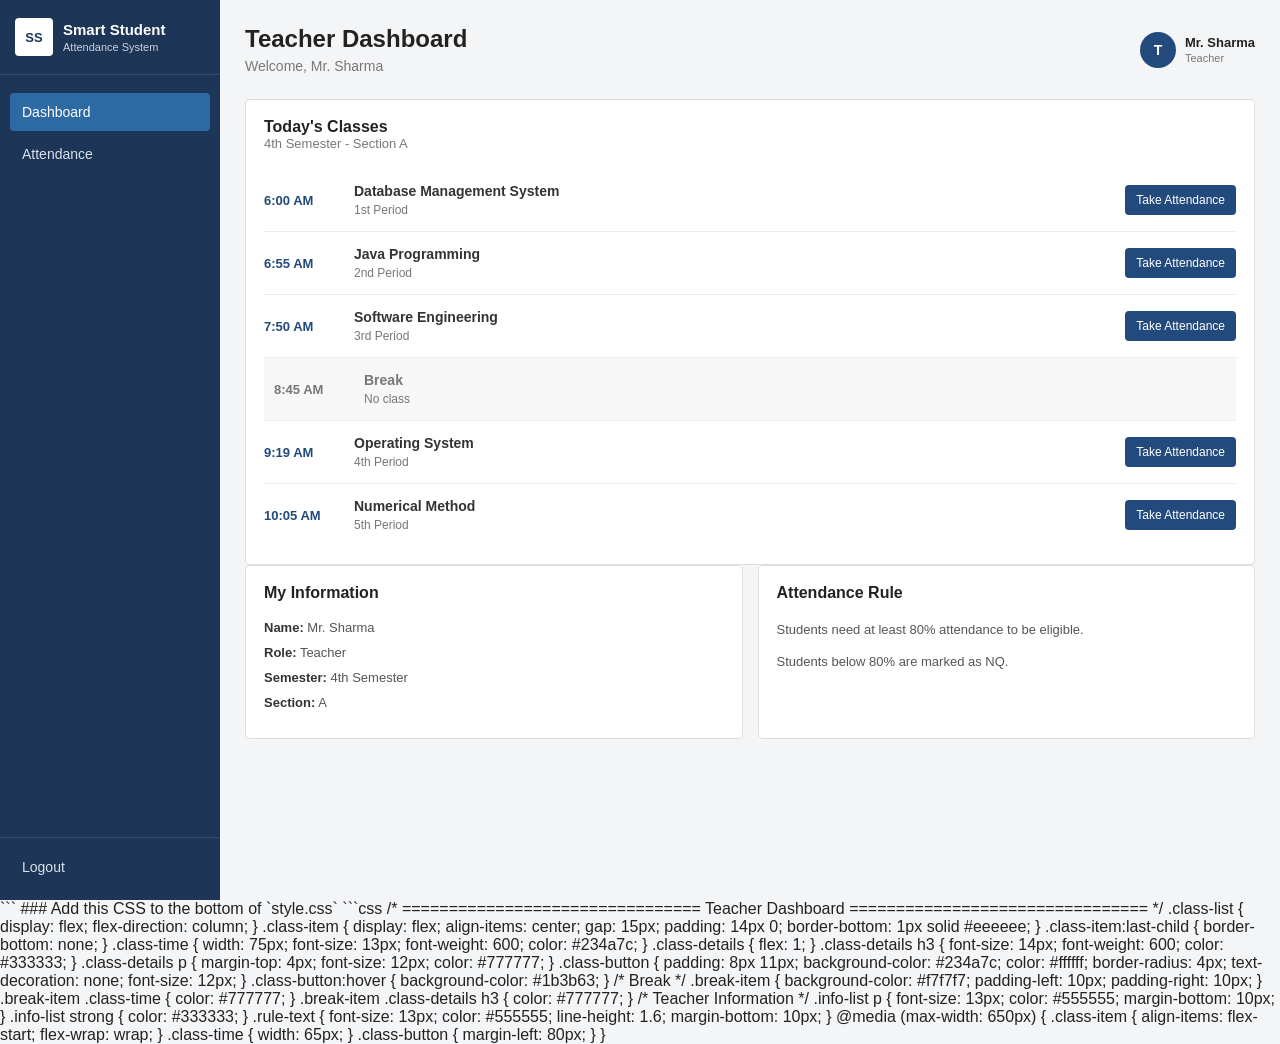
==== teacher-dashboard.html @ bc2bb9ba "student attendance" ====
<!DOCTYPE html>
<html lang="en">

<head>

    <meta charset="UTF-8">
    <meta name="viewport" content="width=device-width, initial-scale=1.0">

    <title>Teacher Dashboard - Smart Student</title>

    <link rel="stylesheet" href="style.css">

</head>

<body>

    <div class="dashboard">

        <!-- Sidebar -->

        <aside class="sidebar">

            <div class="sidebar-header">

                <div class="small-logo">
                    SS
                </div>

                <div>
                    <h2>Smart Student</h2>
                    <p>Attendance System</p>
                </div>

            </div>


            <nav class="sidebar-menu">

                <a href="teacher-dashboard.html" class="nav-link active">
                    Dashboard
                </a>

                <a href="attendance.html" class="nav-link">
                    Attendance
                </a>

            </nav>


            <div class="logout-area">

                <a href="index.html" class="nav-link">
                    Logout
                </a>

            </div>

        </aside>


        <!-- Main Content -->

        <main class="main">

            <!-- Page Header -->

            <header class="page-header">

                <div>

                    <h1>Teacher Dashboard</h1>

                    <p>
                        Welcome, Mr. Sharma
                    </p>

                </div>


                <div class="user-info">

                    <div class="user-circle">
                        T
                    </div>

                    <div>

                        <strong>Mr. Sharma</strong>

                        <small>Teacher</small>

                    </div>

                </div>

            </header>


            <!-- Today's Classes -->

            <section class="content-box">

                <div class="box-header">

                    <div>

                        <h2>Today's Classes</h2>

                        <p class="muted-text">
                            4th Semester - Section A
                        </p>

                    </div>

                </div>


                <div class="class-list">

                    <div class="class-item">

                        <div class="class-time">
                            6:00 AM
                        </div>

                        <div class="class-details">

                            <h3>
                                Database Management System
                            </h3>

                            <p>
                                1st Period
                            </p>

                        </div>

                        <a href="attendance.html" class="class-button">
                            Take Attendance
                        </a>

                    </div>


                    <div class="class-item">

                        <div class="class-time">
                            6:55 AM
                        </div>

                        <div class="class-details">

                            <h3>
                                Java Programming
                            </h3>

                            <p>
                                2nd Period
                            </p>

                        </div>

                        <a href="attendance.html" class="class-button">
                            Take Attendance
                        </a>

                    </div>


                    <div class="class-item">

                        <div class="class-time">
                            7:50 AM
                        </div>

                        <div class="class-details">

                            <h3>
                                Software Engineering
                            </h3>

                            <p>
                                3rd Period
                            </p>

                        </div>

                        <a href="attendance.html" class="class-button">
                            Take Attendance
                        </a>

                    </div>


                    <div class="class-item break-item">

                        <div class="class-time">
                            8:45 AM
                        </div>

                        <div class="class-details">

                            <h3>
                                Break
                            </h3>

                            <p>
                                No class
                            </p>

                        </div>

                    </div>


                    <div class="class-item">

                        <div class="class-time">
                            9:19 AM
                        </div>

                        <div class="class-details">

                            <h3>
                                Operating System
                            </h3>

                            <p>
                                4th Period
                            </p>

                        </div>

                        <a href="attendance.html" class="class-button">
                            Take Attendance
                        </a>

                    </div>


                    <div class="class-item">

                        <div class="class-time">
                            10:05 AM
                        </div>

                        <div class="class-details">

                            <h3>
                                Numerical Method
                            </h3>

                            <p>
                                5th Period
                            </p>

                        </div>

                        <a href="attendance.html" class="class-button">
                            Take Attendance
                        </a>

                    </div>

                </div>

            </section>


            <!-- Teacher Information -->

            <section class="two-column">

                <div class="content-box">

                    <div class="box-header">

                        <h2>My Information</h2>

                    </div>

                    <div class="info-list">

                        <p>
                            <strong>Name:</strong>
                            Mr. Sharma
                        </p>

                        <p>
                            <strong>Role:</strong>
                            Teacher
                        </p>

                        <p>
                            <strong>Semester:</strong>
                            4th Semester
                        </p>

                        <p>
                            <strong>Section:</strong>
                            A
                        </p>

                    </div>

                </div>


                <div class="content-box">

                    <div class="box-header">

                        <h2>Attendance Rule</h2>

                    </div>

                    <p class="rule-text">
                        Students need at least 80% attendance
                        to be eligible.
                    </p>

                    <p class="rule-text">
                        Students below 80% are marked as NQ.
                    </p>

                </div>

            </section>

        </main>

    </div>


    <script src="js/script.js"></script>

</body>

</html>
```

### Add this CSS to the bottom of `style.css`

```css
/* ================================
   Teacher Dashboard
================================ */

.class-list {
    display: flex;
    flex-direction: column;
}

.class-item {
    display: flex;
    align-items: center;
    gap: 15px;
    padding: 14px 0;
    border-bottom: 1px solid #eeeeee;
}

.class-item:last-child {
    border-bottom: none;
}

.class-time {
    width: 75px;
    font-size: 13px;
    font-weight: 600;
    color: #234a7c;
}

.class-details {
    flex: 1;
}

.class-details h3 {
    font-size: 14px;
    font-weight: 600;
    color: #333333;
}

.class-details p {
    margin-top: 4px;
    font-size: 12px;
    color: #777777;
}

.class-button {
    padding: 8px 11px;
    background-color: #234a7c;
    color: #ffffff;
    border-radius: 4px;
    text-decoration: none;
    font-size: 12px;
}

.class-button:hover {
    background-color: #1b3b63;
}


/* Break */

.break-item {
    background-color: #f7f7f7;
    padding-left: 10px;
    padding-right: 10px;
}

.break-item .class-time {
    color: #777777;
}

.break-item .class-details h3 {
    color: #777777;
}


/* Teacher Information */

.info-list p {
    font-size: 13px;
    color: #555555;
    margin-bottom: 10px;
}

.info-list strong {
    color: #333333;
}

.rule-text {
    font-size: 13px;
    color: #555555;
    line-height: 1.6;
    margin-bottom: 10px;
}


@media (max-width: 650px) {

    .class-item {
        align-items: flex-start;
        flex-wrap: wrap;
    }

    .class-time {
        width: 65px;
    }

    .class-button {
        margin-left: 80px;
    }

}
---- style.css ----
* {
    margin: 0;
    padding: 0;
    box-sizing: border-box;
}

body {
    font-family: Arial, sans-serif;
    background-color: #f4f5f7;
    color: #222;
}


/* Login Page */

.login-page {
    min-height: 100vh;
    display: flex;
    justify-content: center;
    align-items: center;
    padding: 20px;
}

.login-box {
    width: 380px;
    background-color: #ffffff;
    border: 1px solid #dddddd;
    border-radius: 6px;
    padding: 30px;
}

.logo {
    width: 50px;
    height: 50px;
    margin: 0 auto 15px;
    background-color: #234a7c;
    color: #ffffff;
    display: flex;
    justify-content: center;
    align-items: center;
    border-radius: 4px;
    font-size: 17px;
    font-weight: bold;
}

.login-box h1 {
    text-align: center;
    font-size: 24px;
    font-weight: 600;
}

.subtitle {
    text-align: center;
    color: #777777;
    font-size: 14px;
    margin-top: 6px;
    margin-bottom: 25px;
}


/* Form */

.form-group {
    margin-bottom: 17px;
}

.form-group label {
    display: block;
    font-size: 14px;
    font-weight: 600;
    margin-bottom: 7px;
}

.form-group input,
.form-group select {
    width: 100%;
    height: 40px;
    padding: 0 10px;
    border: 1px solid #cccccc;
    border-radius: 4px;
    background-color: #ffffff;
    font-family: Arial, sans-serif;
    font-size: 14px;
}

.form-group input:focus,
.form-group select:focus {
    outline: none;
    border-color: #234a7c;
}


/* Login Button */

.login-button {
    width: 100%;
    height: 40px;
    border: none;
    border-radius: 4px;
    background-color: #234a7c;
    color: #ffffff;
    font-family: Arial, sans-serif;
    font-size: 14px;
    cursor: pointer;
}

.login-button:hover {
    background-color: #1b3b63;
}


/* Login Message */

#loginMessage {
    text-align: center;
    font-size: 13px;
    margin-top: 12px;
}


/* Mobile */

@media (max-width: 450px) {

    .login-box {
        width: 100%;
        padding: 25px;
    }

}


/*Admin-dashboard*/


.dashboard {
    min-height: 100vh;
    display: flex;
}


/* Sidebar */

.sidebar {
    width: 220px;
    min-height: 100vh;
    background-color: #1d3557;
    color: #ffffff;
    display: flex;
    flex-direction: column;
    position: fixed;
    left: 0;
    top: 0;
    bottom: 0;
}

.sidebar-header {
    min-height: 75px;
    padding: 15px;
    display: flex;
    align-items: center;
    gap: 10px;
    border-bottom: 1px solid #304b6c;
}

.small-logo {
    width: 38px;
    height: 38px;
    background-color: #ffffff;
    color: #1d3557;
    border-radius: 4px;
    display: flex;
    align-items: center;
    justify-content: center;
    font-size: 13px;
    font-weight: bold;
}

.sidebar-header h2 {
    font-size: 15px;
    font-weight: 600;
}

.sidebar-header p {
    margin-top: 3px;
    font-size: 11px;
    color: #c8d3df;
}


/* Navigation */

.sidebar-menu {
    padding: 18px 10px;
}

.nav-link {
    display: block;
    padding: 11px 12px;
    margin-bottom: 4px;
    color: #d9e1ea;
    text-decoration: none;
    font-size: 14px;
    border-radius: 4px;
}

.nav-link:hover {
    background-color: #29476b;
    color: #ffffff;
}

.nav-link.active {
    background-color: #2d6aa3;
    color: #ffffff;
}

.logout-area {
    margin-top: auto;
    padding: 10px;
    border-top: 1px solid #304b6c;
}


/* Main Content */

.main {
    width: calc(100% - 220px);
    margin-left: 220px;
    padding: 25px;
    background-color: #f4f5f7;
    min-height: 100vh;
}


/* Page Header */

.page-header {
    display: flex;
    justify-content: space-between;
    align-items: center;
    margin-bottom: 25px;
}

.page-header h1 {
    font-size: 24px;
    font-weight: 600;
    color: #222222;
}

.page-header p {
    margin-top: 5px;
    font-size: 14px;
    color: #777777;
}

.user-info {
    display: flex;
    align-items: center;
    gap: 9px;
}

.user-circle {
    width: 36px;
    height: 36px;
    border-radius: 50%;
    background-color: #234a7c;
    color: #ffffff;
    display: flex;
    align-items: center;
    justify-content: center;
    font-size: 14px;
    font-weight: bold;
}

.user-info strong {
    display: block;
    font-size: 13px;
    font-weight: 600;
}

.user-info small {
    display: block;
    margin-top: 2px;
    color: #777777;
    font-size: 11px;
}


/* Dashboard Cards */

.dashboard-cards {
    display: grid;
    grid-template-columns: repeat(4, 1fr);
    gap: 15px;
    margin-bottom: 20px;
}

.dashboard-card {
    background-color: #ffffff;
    border: 1px solid #dddddd;
    border-radius: 5px;
    padding: 18px;
}

.dashboard-card p {
    color: #777777;
    font-size: 13px;
    margin-bottom: 10px;
}

.dashboard-card h2 {
    color: #234a7c;
    font-size: 24px;
    font-weight: 600;
}


/* Two Column Section */

.two-column {
    display: grid;
    grid-template-columns: 1fr 1fr;
    gap: 15px;
    margin-bottom: 20px;
}


/* Content Box */

.content-box {
    background-color: #ffffff;
    border: 1px solid #dddddd;
    border-radius: 5px;
    padding: 18px;
}

.box-header {
    display: flex;
    justify-content: space-between;
    align-items: center;
    margin-bottom: 18px;
}

.box-header h2 {
    font-size: 16px;
    font-weight: 600;
    color: #222222;
}

.box-header span {
    color: #777777;
    font-size: 12px;
}

.box-header a {
    color: #234a7c;
    text-decoration: none;
    font-size: 13px;
}

.box-header a:hover {
    text-decoration: underline;
}


/* Attendance Summary */

.attendance-number {
    font-size: 35px;
    font-weight: 600;
    color: #234a7c;
    margin-bottom: 5px;
}

.muted-text {
    color: #777777;
    font-size: 13px;
}


/* Quick Links */

.quick-links {
    display: grid;
    grid-template-columns: 1fr 1fr;
    gap: 10px;
}

.quick-links a {
    padding: 10px;
    border: 1px solid #dddddd;
    border-radius: 4px;
    color: #234a7c;
    text-decoration: none;
    font-size: 13px;
}

.quick-links a:hover {
    background-color: #f4f5f7;
}


/* Table */

.table-wrapper {
    width: 100%;
    overflow-x: auto;
}

table {
    width: 100%;
    border-collapse: collapse;
}

table th,
table td {
    padding: 11px 10px;
    border-bottom: 1px solid #e2e2e2;
    text-align: left;
    font-size: 13px;
}

table th {
    background-color: #f7f7f7;
    color: #555555;
    font-weight: 600;
}

table td {
    color: #333333;
}

table tr:last-child td {
    border-bottom: none;
}


/* Status */

.status {
    display: inline-block;
    padding: 4px 8px;
    border-radius: 3px;
    font-size: 11px;
    font-weight: 600;
}

.status.nq {
    background-color: #f4dddd;
    color: #9b2525;
}


/* Dashboard Responsive */

@media (max-width: 900px) {

    .dashboard-cards {
        grid-template-columns: 1fr 1fr;
    }

    .two-column {
        grid-template-columns: 1fr;
    }

}


@media (max-width: 650px) {

    .sidebar {
        width: 180px;
    }

    .main {
        width: calc(100% - 180px);
        margin-left: 180px;
        padding: 15px;
    }

    .dashboard-cards {
        grid-template-columns: 1fr;
    }

    .page-header {
        align-items: flex-start;
    }

    .user-info {
        display: none;
    }

}

*/student-dashboard*/


.student-actions {
    display: flex;
    justify-content: space-between;
    align-items: center;
    margin-bottom: 18px;
}

.student-actions h2 {
    font-size: 17px;
    font-weight: 600;
    margin-bottom: 4px;
}

.primary-button {
    border: none;
    background-color: #234a7c;
    color: #ffffff;
    padding: 9px 14px;
    border-radius: 4px;
    font-family: Arial, sans-serif;
    font-size: 13px;
    cursor: pointer;
}

.primary-button:hover {
    background-color: #1b3b63;
}


/* Search and Filter */

.student-tools {
    display: flex;
    gap: 10px;
    margin-bottom: 18px;
}

.student-tools input,
.student-tools select {
    height: 38px;
    border: 1px solid #cccccc;
    border-radius: 4px;
    padding: 0 10px;
    font-family: Arial, sans-serif;
    font-size: 13px;
    background-color: #ffffff;
}

.student-tools input {
    flex: 1;
}

.student-tools select {
    width: 150px;
}

.student-tools input:focus,
.student-tools select:focus {
    outline: none;
    border-color: #234a7c;
}


/* Table Buttons */

.table-button {
    border: none;
    padding: 5px 8px;
    border-radius: 3px;
    font-family: Arial, sans-serif;
    font-size: 11px;
    cursor: pointer;
    margin-right: 3px;
}

.edit-button {
    background-color: #e8eef5;
    color: #234a7c;
}

.edit-button:hover {
    background-color: #d8e2ed;
}

.delete-button {
    background-color: #f4dddd;
    color: #9b2525;
}

.delete-button:hover {
    background-color: #ebcaca;
}


/* Student Status */

.status.eligible {
    background-color: #e4eee7;
    color: #28613a;
}


/* Responsive Student Tools */

@media (max-width: 700px) {

    .student-tools {
        flex-direction: column;
    }

    .student-tools select {
        width: 100%;
    }

    .student-actions {
        align-items: flex-start;
        gap: 15px;
    }

}

/*subject*/


.break-row td {
    background-color: #f7f7f7;
    color: #777777;
    font-style: italic;
}

.class-end-note {
    margin-top: 15px;
    font-size: 12px;
    color: #777777;
}

/* attendance */

.attendance-filters {
    display: flex;
    align-items: flex-end;
    gap: 12px;
    flex-wrap: wrap;
}

.filter-group {
    display: flex;
    flex-direction: column;
    gap: 6px;
}

.filter-group label {
    font-size: 13px;
    font-weight: 600;
}

.filter-group input,
.filter-group select {
    height: 38px;
    min-width: 160px;
    padding: 0 9px;
    border: 1px solid #cccccc;
    border-radius: 4px;
    background-color: #ffffff;
    font-family: Arial, sans-serif;
    font-size: 13px;
}

.filter-group input:focus,
.filter-group select:focus {
    outline: none;
    border-color: #234a7c;
}


/* Attendance Summary */

.attendance-summary {
    display: flex;
    gap: 12px;
    flex-wrap: wrap;
}

.attendance-summary span {
    font-size: 12px;
    color: #555555;
}


/* Attendance Table */

.attendance-status {
    width: 110px;
    height: 32px;
    padding: 0 6px;
    border: 1px solid #cccccc;
    border-radius: 3px;
    background-color: #ffffff;
    font-family: Arial, sans-serif;
    font-size: 12px;
}

.attendance-status:focus {
    outline: none;
    border-color: #234a7c;
}

.remarks-input {
    width: 150px;
    height: 32px;
    padding: 0 8px;
    border: 1px solid #cccccc;
    border-radius: 3px;
    font-family: Arial, sans-serif;
    font-size: 12px;
}

.remarks-input:focus {
    outline: none;
    border-color: #234a7c;
}


/* Bottom Section */

.attendance-bottom {
    display: flex;
    justify-content: space-between;
    align-items: center;
    margin-top: 18px;
    padding-top: 15px;
    border-top: 1px solid #eeeeee;
}


@media (max-width: 700px) {

    .attendance-filters {
        flex-direction: column;
        align-items: stretch;
    }

    .filter-group input,
    .filter-group select {
        width: 100%;
    }

    .attendance-bottom {
        flex-direction: column;
        align-items: flex-start;
        gap: 12px;
    }

}

/* teacher-dashboard */

.class-list {
    display: flex;
    flex-direction: column;
}

.class-item {
    display: flex;
    align-items: center;
    gap: 15px;
    padding: 14px 0;
    border-bottom: 1px solid #eeeeee;
}

.class-item:last-child {
    border-bottom: none;
}

.class-time {
    width: 75px;
    font-size: 13px;
    font-weight: 600;
    color: #234a7c;
}

.class-details {
    flex: 1;
}

.class-details h3 {
    font-size: 14px;
    font-weight: 600;
    color: #333333;
}

.class-details p {
    margin-top: 4px;
    font-size: 12px;
    color: #777777;
}

.class-button {
    padding: 8px 11px;
    background-color: #234a7c;
    color: #ffffff;
    border-radius: 4px;
    text-decoration: none;
    font-size: 12px;
}

.class-button:hover {
    background-color: #1b3b63;
}


/* Break */

.break-item {
    background-color: #f7f7f7;
    padding-left: 10px;
    padding-right: 10px;
}

.break-item .class-time {
    color: #777777;
}

.break-item .class-details h3 {
    color: #777777;
}


/* Teacher Information */

.info-list p {
    font-size: 13px;
    color: #555555;
    margin-bottom: 10px;
}

.info-list strong {
    color: #333333;
}

.rule-text {
    font-size: 13px;
    color: #555555;
    line-height: 1.6;
    margin-bottom: 10px;
}


@media (max-width: 650px) {

    .class-item {
        align-items: flex-start;
        flex-wrap: wrap;
    }

    .class-time {
        width: 65px;
    }

    .class-button {
        margin-left: 80px;
    }

}
/* student-dashboard*/


.rule-text {
    font-size: 13px;
    color: #555555;
    line-height: 1.5;
    margin-top: 12px;
    margin-bottom: 10px;
}


/* Attendance Labels */

.attendance-label {
    display: inline-block;
    padding: 4px 8px;
    border-radius: 3px;
    font-size: 11px;
    font-weight: 600;
}

.attendance-label.present {
    background-color: #e4eee7;
    color: #28613a;
}

.attendance-label.absent {
    background-color: #f4dddd;
    color: #9b2525;
}

.attendance-label.late {
    background-color: #f3ead8;
    color: #856404;
}

.attendance-label.leave {
    background-color: #e5e5ee;
    color: #4d4d70;
}


/* Student Dashboard Table */

.content-box table td:first-child {
    max-width: 220px;
}


/* Student Dashboard Responsive */

@media (max-width: 700px) {

    .content-box {
        overflow-x: auto;
    }

}
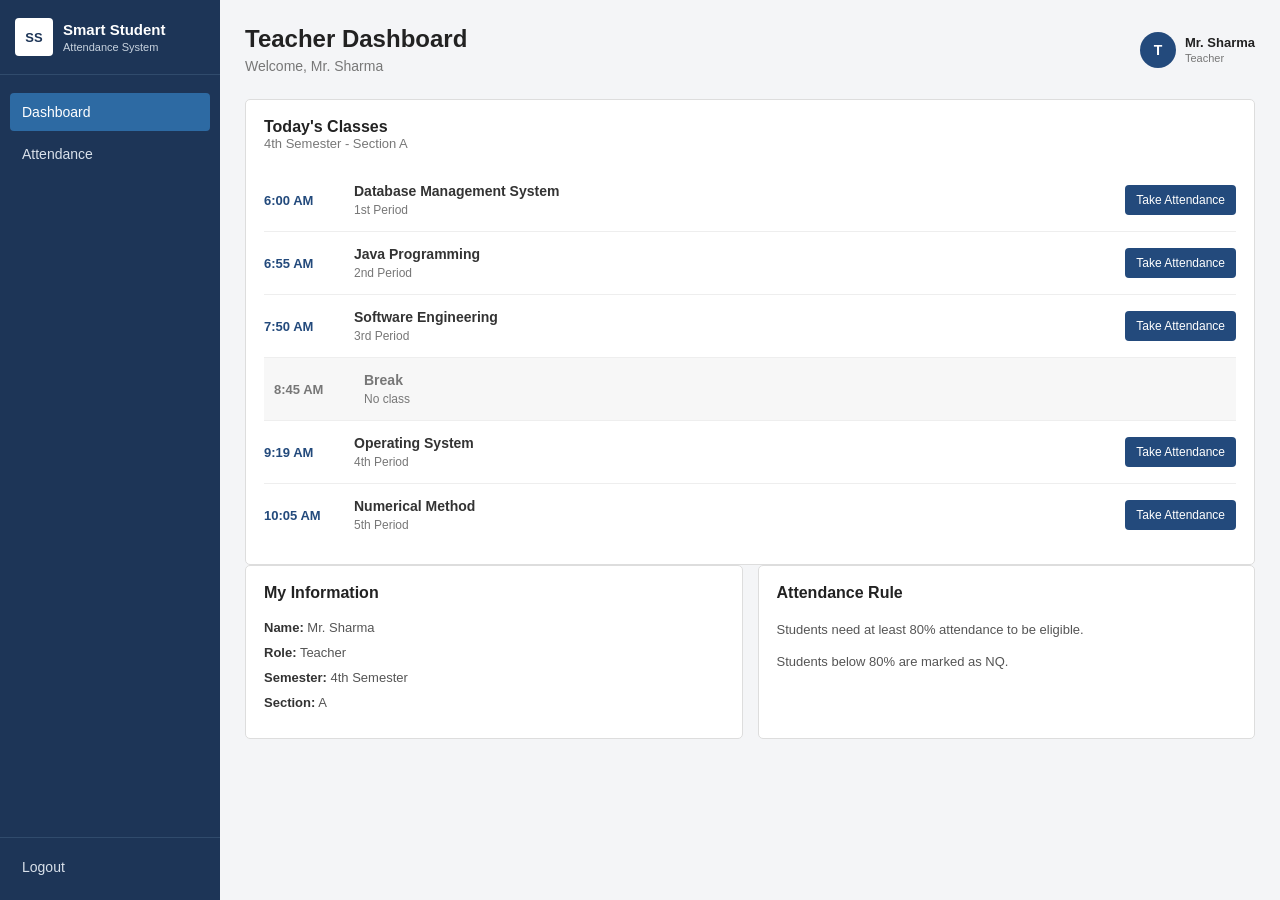
==== commit ff13809e: "Refactor teacher-dashboard.html structure and styles" ====
--- a/teacher-dashboard.html
+++ b/teacher-dashboard.html
@@ -338,119 +338,8 @@
 </body>
 
 </html>
-```
-
-### Add this CSS to the bottom of `style.css`
-
-```css
-/* ================================
-   Teacher Dashboard
-================================ */
-
-.class-list {
-    display: flex;
-    flex-direction: column;
-}
-
-.class-item {
-    display: flex;
-    align-items: center;
-    gap: 15px;
-    padding: 14px 0;
-    border-bottom: 1px solid #eeeeee;
-}
-
-.class-item:last-child {
-    border-bottom: none;
-}
-
-.class-time {
-    width: 75px;
-    font-size: 13px;
-    font-weight: 600;
-    color: #234a7c;
-}
-
-.class-details {
-    flex: 1;
-}
-
-.class-details h3 {
-    font-size: 14px;
-    font-weight: 600;
-    color: #333333;
-}
-
-.class-details p {
-    margin-top: 4px;
-    font-size: 12px;
-    color: #777777;
-}
-
-.class-button {
-    padding: 8px 11px;
-    background-color: #234a7c;
-    color: #ffffff;
-    border-radius: 4px;
-    text-decoration: none;
-    font-size: 12px;
-}
-
-.class-button:hover {
-    background-color: #1b3b63;
-}
-
-
-/* Break */
-
-.break-item {
-    background-color: #f7f7f7;
-    padding-left: 10px;
-    padding-right: 10px;
-}
-
-.break-item .class-time {
-    color: #777777;
-}
-
-.break-item .class-details h3 {
-    color: #777777;
-}
-
-
-/* Teacher Information */
-
-.info-list p {
-    font-size: 13px;
-    color: #555555;
-    margin-bottom: 10px;
-}
-
-.info-list strong {
-    color: #333333;
-}
-
-.rule-text {
-    font-size: 13px;
-    color: #555555;
-    line-height: 1.6;
-    margin-bottom: 10px;
-}
-
-
-@media (max-width: 650px) {
-
-    .class-item {
-        align-items: flex-start;
-        flex-wrap: wrap;
-    }
-
-    .class-time {
-        width: 65px;
-    }
-
-    .class-button {
-        margin-left: 80px;
-    }
-
-}+
+
+
+ 
+    
